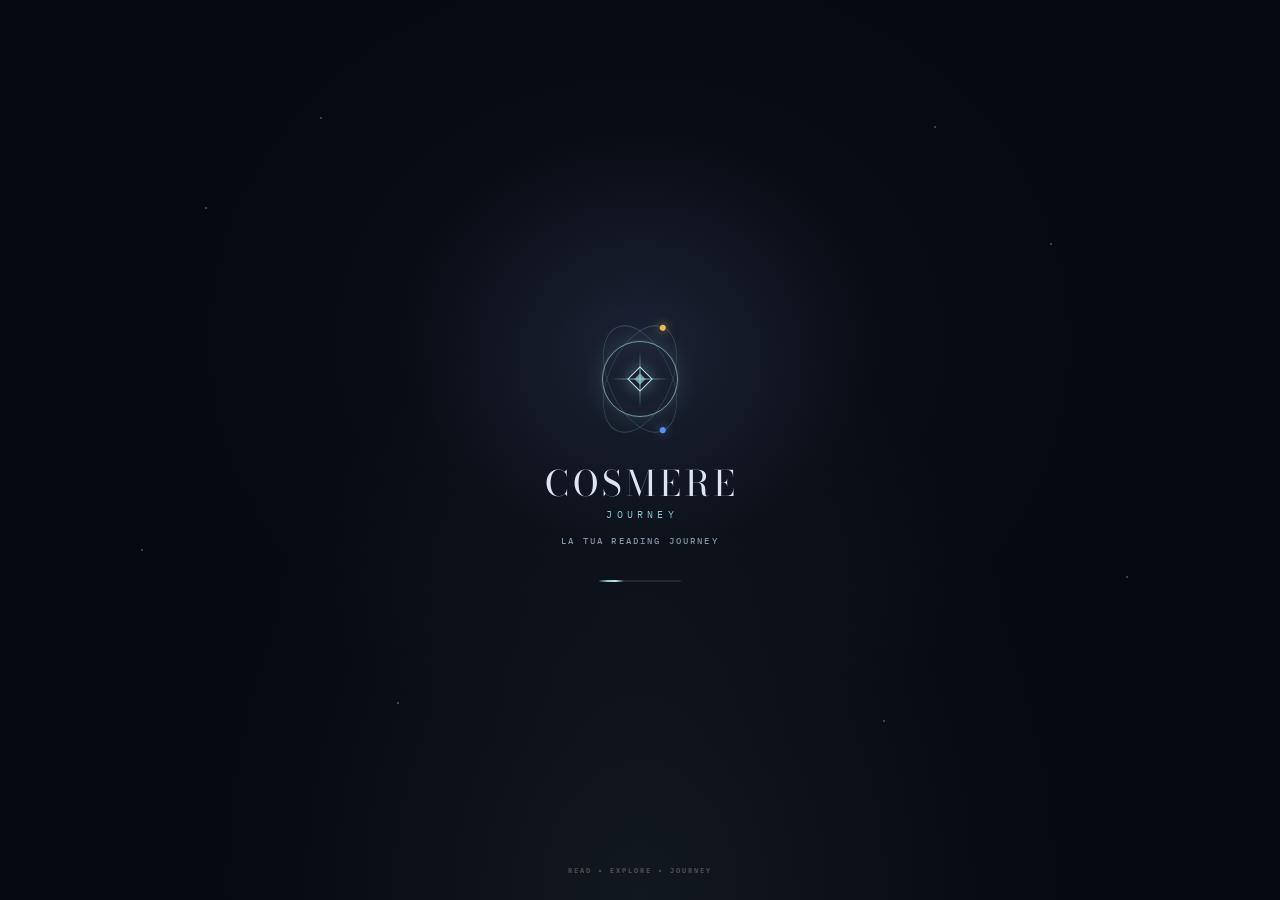
==== public/blog.html @ a95b14ef "Extract cosmere-journey-repo.zip contents into public/ and sorgente/ The zip archive had been commit" ====
<!DOCTYPE html>
<html lang="it">
<head>
<meta charset="UTF-8">
<meta name="viewport" content="width=device-width, initial-scale=1, viewport-fit=cover">
<meta name="theme-color" content="#06090F">
<meta name="apple-mobile-web-app-capable" content="yes">
<meta name="apple-mobile-web-app-status-bar-style" content="black-translucent">
<meta name="apple-mobile-web-app-title" content="Cosmere">
<meta name="mobile-web-app-capable" content="yes">
<link rel="manifest" href="[data-uri]">
<script>
(function(){
  try{
    var link = document.querySelector('link[rel="manifest"]');
    var raw = atob(link.getAttribute("href").split(",")[1]);
    var bytes = new Uint8Array(raw.length);
    for(var i=0;i<raw.length;i++) bytes[i] = raw.charCodeAt(i);
    var man = JSON.parse(new TextDecoder().decode(bytes));
    man.start_url = new URL("index.html", location.href).href;
    man.scope = new URL("./", location.href).href;
    man.id = man.start_url;
    link.setAttribute("href", "data:application/manifest+json;charset=utf-8," + encodeURIComponent(JSON.stringify(man)));
  }catch(e){}
})();
</script>
<link rel="apple-touch-icon" href="[data-uri]">
<link rel="icon" type="image/png" sizes="32x32" href="[data-uri]">
<link rel="icon" type="image/png" sizes="192x192" href="[data-uri]">
<link rel="preconnect" href="https://fonts.googleapis.com">
<link rel="preconnect" href="https://fonts.gstatic.com" crossorigin>
<link href="https://fonts.googleapis.com/css2?family=Bodoni+Moda:ital,opsz,wght@0,6..96,400;0,6..96,500;1,6..96,400&family=IBM+Plex+Mono:wght@400;500&family=IBM+Plex+Sans:wght@400;500;600&display=swap" rel="stylesheet">
<link rel="apple-touch-startup-image" media="(device-width: 390px) and (device-height: 844px) and (-webkit-device-pixel-ratio: 3) and (orientation: portrait)" href="[data-uri]">
<link rel="apple-touch-startup-image" media="(device-width: 393px) and (device-height: 852px) and (-webkit-device-pixel-ratio: 3) and (orientation: portrait)" href="[data-uri]">
<link rel="apple-touch-startup-image" media="(device-width: 428px) and (device-height: 926px) and (-webkit-device-pixel-ratio: 3) and (orientation: portrait)" href="[data-uri]">
<link rel="apple-touch-startup-image" media="(device-width: 430px) and (device-height: 932px) and (-webkit-device-pixel-ratio: 3) and (orientation: portrait)" href="[data-uri]">
<link rel="apple-touch-startup-image" media="(device-width: 414px) and (device-height: 896px) and (-webkit-device-pixel-ratio: 2) and (orientation: portrait)" href="[data-uri]">
<link rel="apple-touch-startup-image" media="(device-width: 375px) and (device-height: 667px) and (-webkit-device-pixel-ratio: 2) and (orientation: portrait)" href="[data-uri]">
<title>Cosmere Journey — Blog</title>
<style>
/* =========================================================
   Cosmere Journey — Codice stellare
   Il Cosmere come atlante scientifico: carta stellare,
   letture strumentali, un solo ciano da strumento.
   ========================================================= */
:root{
  --void:#06090F;            /* fondo */
  --panel:#0B111C;           /* superfici */
  --panel2:#101828;
  --grid:#1B2538;            /* hairline */
  --grid2:#28354E;           /* hairline in evidenza */
  --light:#DCE6F2;           /* testo */
  --dim:#8391A8;             /* testo secondario */
  --quiet:#74829A;           /* nav inattiva, etichette minori */
  --faint:#56627A;           /* solo segni decorativi */
  --inst:#8FC7CF;            /* ciano strumento: l'unico accento */
  --inst-soft:rgba(143,199,207,.12);
  --display:"Bodoni Moda", "Bodoni 72", Didot, Georgia, serif;
  --mono:"IBM Plex Mono", ui-monospace, "SF Mono", Menlo, monospace;
  --sans:"IBM Plex Sans", -apple-system, system-ui, "Segoe UI", sans-serif;
  --nav:72px; --max:760px; --r:4px;
  color-scheme:dark;
}
*{box-sizing:border-box;margin:0;padding:0}
html{scroll-behavior:smooth;background:var(--void)}
body{
  min-height:100vh;
  background:
    radial-gradient(120% 46% at 50% -12%,#111A2D 0,transparent 62%),
    var(--void);
  color:var(--light);font-family:var(--sans);font-size:14px;line-height:1.5;
  -webkit-font-smoothing:antialiased;padding-bottom:calc(var(--nav) + 24px);
}
button{font:inherit;cursor:pointer;color:inherit}
a{color:inherit}
:focus-visible{outline:1.5px solid var(--inst);outline-offset:2px}
@media (prefers-reduced-motion: reduce){
  *{animation-duration:0.001s !important; transition-duration:0.001s !important;}
}

/* Cielo quasi fermo: il movimento vive nella carta, non nello sfondo */
.stars-layer{position:fixed;inset:0;z-index:-1;pointer-events:none;background-repeat:repeat}
.stars-far{
  background-image:
    radial-gradient(1px 1px at 8% 22%,#fff 50%,transparent 100%),
    radial-gradient(1px 1px at 35% 64%,#fff 50%,transparent 100%),
    radial-gradient(1px 1px at 58% 12%,#fff 50%,transparent 100%),
    radial-gradient(1px 1px at 78% 78%,#fff 50%,transparent 100%),
    radial-gradient(1px 1px at 92% 38%,#fff 50%,transparent 100%),
    radial-gradient(1px 1px at 18% 88%,#fff 50%,transparent 100%),
    radial-gradient(1px 1px at 48% 46%,#fff 50%,transparent 100%);
  background-size:260px 260px;opacity:.2;animation:starDrift 260s linear infinite;
}
.stars-mid{
  background-image:
    radial-gradient(1.2px 1.2px at 15% 30%,#cfe3ff 50%,transparent 100%),
    radial-gradient(1.2px 1.2px at 66% 20%,#cfe3ff 50%,transparent 100%),
    radial-gradient(1.2px 1.2px at 85% 55%,#cfe3ff 50%,transparent 100%),
    radial-gradient(1.2px 1.2px at 25% 70%,#cfe3ff 50%,transparent 100%);
  background-size:190px 190px;opacity:.14;
}
.stars-near{display:none}
@keyframes starDrift{to{background-position:-260px 220px}}

/* ---------- Struttura ---------- */
.app{width:min(100%,var(--max));margin:auto;padding:max(20px, calc(env(safe-area-inset-top) + 12px)) 18px 30px}
.topbar{display:flex;justify-content:space-between;align-items:center;margin:4px 0 20px}
.brand{display:flex;align-items:baseline;gap:9px;font-family:var(--display);font-size:25px;font-weight:400;letter-spacing:.01em;line-height:1}
.brand span{font-family:var(--mono);font-size:9.5px;letter-spacing:.24em;color:var(--dim);text-transform:uppercase}
.iconbtn{width:38px;height:38px;border:1px solid var(--grid2);border-radius:var(--r);background:transparent;color:var(--dim);display:grid;place-items:center;transition:color .15s,border-color .15s}
.iconbtn:hover{color:var(--inst);border-color:var(--inst)}
.iconbtn svg{width:17px;height:17px}

.eyebrow,.kicker{font-family:var(--mono);font-size:9.5px;letter-spacing:.16em;text-transform:uppercase;color:var(--inst);font-weight:500}
h1,h2,h3{font-family:var(--display);font-weight:400;line-height:1.04;text-wrap:balance}

/* ---------- Intro (solo prima del primo libro) ---------- */
.intro{padding:4px 0 18px;display:grid;gap:8px}
.intro h1{font-size:clamp(36px,10.5vw,58px);letter-spacing:-.01em}
.intro h1 em{font-style:italic}
.intro .lede{color:var(--dim);font-size:14px;line-height:1.6;max-width:52ch}
body.has-progress .intro{display:none}

/* ---------- Carta stellare ---------- */
.chart{border-top:1px solid var(--grid);border-bottom:1px solid var(--grid);padding:10px 0 12px;margin-bottom:16px}
.chart-top,.chart-foot{display:flex;justify-content:space-between;align-items:center;gap:8px 10px;flex-wrap:wrap;font-family:var(--mono);font-size:9px;letter-spacing:.14em;text-transform:uppercase;color:var(--quiet)}
.chart-top b{font-weight:500;color:var(--light)}
.chart svg{display:block;width:100%;height:auto;margin:6px 0 8px;overflow:visible}
.chart svg a{cursor:pointer}
.chart svg a:focus-visible{outline:none}
.chart svg a:focus-visible .hit{stroke:var(--inst);stroke-width:1}
.chart .lbl{font-family:var(--mono);font-size:8.2px;letter-spacing:.06em}
.chart .pulse{animation:pulse 2.4s ease-in-out infinite;transform-box:fill-box;transform-origin:center}
@keyframes pulse{0%,100%{opacity:.35;transform:scale(1)}50%{opacity:.95;transform:scale(1.4)}}
.legend{display:flex;gap:12px;flex-wrap:wrap}
.legend span{display:inline-flex;align-items:center;gap:5px}
.legend i{width:7px;height:7px;border-radius:50%;display:inline-block}
.legend .l-read{background:var(--light)}
.legend .l-todo{border:1px solid var(--faint)}
.legend .l-next{border:1px solid var(--inst);box-shadow:0 0 0 2px var(--void),0 0 0 3px rgba(143,199,207,.45)}
.chart-foot{flex-direction:column;align-items:flex-start}
.offmap{display:flex;gap:6px;flex-wrap:wrap;align-items:center}
body.has-progress .legend{display:none}
.offmap a{text-decoration:none;border:1px solid var(--grid2);border-radius:2px;padding:3px 6px;color:var(--dim);display:inline-flex;gap:6px;align-items:center}
.offmap a.is-next{border-color:var(--inst);color:var(--inst)}
.offmap i{width:6px;height:6px;display:inline-block;background:var(--g,var(--dim))}
.offmap a.todo i{background:transparent;border:1px solid var(--faint)}

/* Carta più grande nella pagina Mondi */
body[data-page="worlds"] .chart .lbl{font-size:8.6px}

/* ---------- Letture strumentali ---------- */
.stats{display:grid;grid-template-columns:repeat(3,1fr);border:1px solid var(--grid);border-radius:var(--r);margin:0 0 22px;background:rgba(11,17,28,.6)}
.stat{padding:10px 12px;display:grid;gap:2px}
.stat+.stat{border-left:1px solid var(--grid)}
.stat b{font-family:var(--mono);font-weight:500;font-size:22px;line-height:1.1;font-variant-numeric:tabular-nums}
.stat span{font-family:var(--mono);font-size:8.5px;letter-spacing:.14em;text-transform:uppercase;color:var(--quiet)}

/* ---------- Sezioni ---------- */
.section{margin:24px 0}
.section-head{display:flex;justify-content:space-between;align-items:baseline;gap:12px;margin-bottom:12px}
.section-head h2{font-size:29px;letter-spacing:-.005em}
.section-head p{font-family:var(--mono);font-size:9.5px;letter-spacing:.1em;text-transform:uppercase;color:var(--quiet);text-align:right}

/* ---------- Prossima osservazione ---------- */
.next{border:1px solid var(--grid2);border-radius:var(--r);padding:18px 16px 16px;background:linear-gradient(180deg,rgba(16,24,40,.75),rgba(11,17,28,.55))}
.next h3{font-size:clamp(28px,8.4vw,40px);margin:8px 0 6px;letter-spacing:-.01em}
.next h3 small{font-family:var(--mono);font-size:10px;letter-spacing:.1em;color:var(--dim);text-transform:uppercase;vertical-align:middle;margin-left:4px}
.meta{font-family:var(--mono);font-size:10px;letter-spacing:.08em;text-transform:uppercase;color:var(--dim);display:flex;align-items:baseline;gap:7px}
.meta .gem{align-self:flex-start;margin-top:.45em}
.meta .mt{min-width:0}
.gem{width:7px;height:7px;border-radius:50%;background:var(--g,var(--dim));box-shadow:0 0 6px var(--g,transparent);flex:none;display:inline-block}
.next-note{color:#B9C4D4;font-size:14px;line-height:1.55;margin-top:10px;max-width:54ch}
.actions{display:flex;gap:8px;margin-top:16px;flex-wrap:wrap}
.btn{display:inline-flex;align-items:center;justify-content:center;gap:8px;min-height:44px;border-radius:3px;padding:0 16px;font-family:var(--mono);font-size:10.5px;font-weight:500;letter-spacing:.14em;text-transform:uppercase;text-decoration:none;border:1px solid transparent;transition:background-color .15s,border-color .15s,color .15s}
.btn svg{width:14px;height:14px;flex:none}
.btn-primary{background:var(--inst);color:#06131A;flex:1 1 auto}
.btn-primary:hover{background:#A6D6DC}
.btn-ghost{border-color:var(--grid2);color:var(--light);background:transparent}
.btn-ghost:hover{border-color:var(--inst);color:var(--inst)}

/* Scala graduata: una tacca per libro */
.scale{margin-top:18px}
.scale-top{display:flex;justify-content:space-between;font-family:var(--mono);font-size:9.5px;letter-spacing:.1em;color:var(--dim);margin-bottom:7px;font-variant-numeric:tabular-nums}
.ticks{display:flex;gap:2px;height:12px;align-items:flex-end}
.ticks i{flex:1;height:7px;background:var(--grid2);border-radius:1px}
.ticks i:nth-child(5n){height:12px}
.ticks i.on{background:var(--inst)}
.ticks i.nx{background:transparent;box-shadow:inset 0 0 0 1px var(--inst)}

/* ---------- Blog ---------- */
.refresh{flex:none;align-self:center;display:inline-flex;align-items:center;gap:7px;min-height:36px;padding:0 12px;border:1px solid var(--grid2);border-radius:3px;background:transparent;color:var(--inst);font-family:var(--mono);font-size:10px;font-weight:500;letter-spacing:.14em;text-transform:uppercase;transition:border-color .15s,background-color .15s}
.refresh svg{width:14px;height:14px;flex:none}
.refresh:hover{border-color:var(--inst);background:var(--inst-soft)}
.refresh:disabled{cursor:progress;color:var(--dim)}
.refresh.is-loading svg{animation:spin .9s linear infinite}
@keyframes spin{to{transform:rotate(360deg)}}
.blog-list{display:grid}
.blog-post{display:grid;grid-template-columns:1fr auto;gap:12px;align-items:center;padding:16px 0;border-top:1px solid var(--grid);text-decoration:none}
.blog-post:last-child{border-bottom:1px solid var(--grid)}
.blog-post-date{font-family:var(--mono);font-size:9.5px;letter-spacing:.14em;text-transform:uppercase;color:var(--inst)}
.blog-post-title{font-family:var(--display);font-size:21px;line-height:1.14;margin-top:5px;color:var(--light)}
.blog-post-excerpt{font-size:13px;color:var(--dim);margin-top:6px;line-height:1.55}
.blog-post-arrow{font-family:var(--mono);color:var(--quiet);font-size:15px;transition:color .15s,transform .15s}
.blog-post:hover .blog-post-arrow{color:var(--inst);transform:translateX(2px)}
.blog-more{display:inline-block;margin-top:16px;font-family:var(--mono);font-size:10.5px;letter-spacing:.14em;text-transform:uppercase;color:var(--inst);text-decoration:none}
.blog-more:hover{text-decoration:underline;text-underline-offset:4px}

/* ---------- Catalogo dei mondi ---------- */
.worlds{display:grid}
.world-row{display:grid;grid-template-columns:14px minmax(0,1fr) auto;column-gap:12px;row-gap:6px;align-items:baseline;padding:15px 0 14px;border-top:1px solid var(--grid);text-decoration:none}
.world-row:last-child{border-bottom:1px solid var(--grid)}
.world-row .mark{width:9px;height:9px;border-radius:50%;align-self:center;background:var(--g);box-shadow:0 0 8px var(--g)}
.world-row.todo .mark{background:transparent;border:1px solid var(--faint);box-shadow:none}
.world-row.offmap-row .mark{border-radius:1px}
.world-row b{font-family:var(--display);font-weight:400;font-size:23px;line-height:1.1}
.world-row .count{font-family:var(--mono);font-size:12px;color:var(--light);font-variant-numeric:tabular-nums}
.world-row.todo .count{color:var(--quiet)}
.world-row p{grid-column:2 / 4;font-size:13px;color:var(--dim);line-height:1.5}
.world-row .wbar{grid-column:2 / 4;height:2px;background:var(--grid);border-radius:1px;overflow:hidden;margin-top:4px}
.world-row .wbar i{display:block;height:100%;background:var(--g)}
.world-row .tag{font-family:var(--mono);font-size:8.5px;letter-spacing:.14em;text-transform:uppercase;color:var(--quiet);margin-left:8px;vertical-align:middle}
.world-row:hover b{color:#fff}
.world-row:hover .count{color:var(--inst)}

/* ---------- Registro (percorso) ---------- */
.filterbar{display:flex;align-items:center;justify-content:space-between;gap:10px;border:1px solid var(--inst);border-radius:3px;padding:8px 10px;margin-bottom:10px;font-family:var(--mono);font-size:10px;letter-spacing:.1em;text-transform:uppercase}
.filterbar span{display:inline-flex;align-items:center;gap:7px}
.filter-clear{background:none;border:0;color:var(--inst);font-family:var(--mono);font-size:10px;letter-spacing:.1em;text-transform:uppercase;padding:4px 0}
.path{display:grid}
.book{display:grid;grid-template-columns:34px minmax(0,1fr) auto;gap:12px;align-items:center;padding:12px 0;border-top:1px solid var(--grid);position:relative}
.book:last-child{border-bottom:1px solid var(--grid)}
.book-num{width:30px;height:30px;border-radius:2px;border:1px solid var(--grid2);display:grid;place-items:center;font-family:var(--mono);font-size:10.5px;color:var(--dim);font-variant-numeric:tabular-nums}
.book-num svg{width:13px;height:13px}
.book.done .book-num{border-color:transparent;background:var(--inst-soft);color:var(--inst)}
.book.is-next .book-num{border-color:var(--inst);color:var(--inst)}
.book-title{font-size:14.5px;font-weight:500;line-height:1.3}
.book.done .book-title{color:var(--dim)}
.book .meta{font-size:9px;margin-top:4px;gap:6px}
.book .meta .gem{width:6px;height:6px}
.book .now{color:var(--inst)}
.book-actions{display:flex;align-items:center;gap:6px}
.buy,.check{width:40px;height:40px;border-radius:3px;border:1px solid var(--grid2);background:transparent;color:var(--dim);display:grid;place-items:center;text-decoration:none;transition:color .15s,border-color .15s,background-color .15s}
.buy svg,.check svg{width:15px;height:15px}
.buy:hover,.check:hover{color:var(--inst);border-color:var(--inst)}
.book.done .check{color:var(--inst);border-color:transparent;background:var(--inst-soft)}
.empty{color:var(--dim);font-size:13px;line-height:1.6;padding:16px 0}

/* ---------- Barra di navigazione ---------- */
.bottomnav{position:fixed;z-index:20;left:0;right:0;bottom:0;height:calc(var(--nav) + env(safe-area-inset-bottom));padding:0 max(10px,calc((100vw - var(--max))/2 + 10px)) env(safe-area-inset-bottom);
  background:rgba(6,9,15,.92);-webkit-backdrop-filter:blur(16px);backdrop-filter:blur(16px);border-top:1px solid var(--grid);display:grid;grid-template-columns:repeat(4,1fr)}
.navbtn{position:relative;color:var(--quiet);font-family:var(--mono);font-size:9px;letter-spacing:.14em;text-transform:uppercase;display:flex;flex-direction:column;align-items:center;justify-content:center;gap:6px;text-decoration:none}
.navbtn svg{width:21px;height:21px}
.navbtn.active{color:var(--inst)}
.navbtn.active::before{content:"";position:absolute;top:-1px;left:30%;right:30%;height:1.5px;background:var(--inst)}

.toast{position:fixed;left:50%;bottom:calc(var(--nav) + env(safe-area-inset-bottom) + 14px);transform:translate(-50%,16px);background:var(--panel2);border:1px solid var(--inst);color:var(--light);padding:10px 14px;border-radius:3px;font-family:var(--mono);font-size:10.5px;letter-spacing:.1em;text-transform:uppercase;opacity:0;pointer-events:none;transition:.25s;z-index:30;white-space:nowrap;max-width:calc(100vw - 32px);overflow:hidden;text-overflow:ellipsis}
.toast.show{opacity:1;transform:translate(-50%,0)}
.divider{height:1px;background:var(--grid);margin:28px 0 0;opacity:.6}

@media(min-width:700px){
  .app{padding-top:max(30px, calc(env(safe-area-inset-top) + 12px))}
  .section-head h2{font-size:34px}
  .stat b{font-size:26px}
}

/* iPhone-style app launch splash */
/* Lo splash esiste in tutte le pagine, ma viene dipinto solo alla prima
   apertura della webapp: la classe sta su <html> ed e' assegnata dallo
   script inline in cima al body, prima del primo paint. */
html:not(.splash-first-load) #splash{display:none!important}
.splash{
  position:fixed;
  inset:0;
  z-index:9999;
  display:grid;
  place-items:center;
  overflow:hidden;
  isolation:isolate;
  background:
    radial-gradient(ellipse at 50% 38%,rgba(62,74,112,.38) 0%,rgba(30,38,61,.12) 26%,transparent 52%),
    radial-gradient(ellipse at 50% 100%,rgba(143,199,207,.08),transparent 48%),
    #06090F;
  color:var(--light);
  opacity:1;
  visibility:visible;
  pointer-events:auto;
  transform:scale(1);
  transition:opacity .58s cubic-bezier(.22,1,.36,1),
             transform .72s cubic-bezier(.22,1,.36,1),
             visibility .58s;
}
.splash.is-hidden{
  opacity:0;
  visibility:hidden;
  pointer-events:none;
  transform:scale(1.045);
}
.splash-inner{
  position:relative;
  z-index:2;
  width:min(82vw,360px);
  display:flex;
  flex-direction:column;
  align-items:center;
  text-align:center;
  transform:translateY(8px);
  opacity:0;
  animation:splashContentIn .9s cubic-bezier(.22,1,.36,1) .08s forwards;
}
.splash-logo{
  position:relative;
  width:122px;
  height:122px;
  margin-bottom:28px;
  display:grid;
  place-items:center;
}
.splash-symbol{
  position:relative;
  width:76px;
  height:76px;
  display:grid;
  place-items:center;
  border:1px solid rgba(143,199,207,.72);
  border-radius:50%;
  box-shadow:
    0 0 0 1px rgba(143,199,207,.08),
    0 0 25px rgba(143,199,207,.18),
    inset 0 0 24px rgba(143,199,207,.06);
}
.splash-symbol:before,
.splash-symbol:after{
  content:"";
  position:absolute;
  left:50%;
  top:50%;
  width:58px;
  height:1px;
  background:linear-gradient(90deg,transparent,#A9D5DB,transparent);
  transform:translate(-50%,-50%);
}
.splash-symbol:after{transform:translate(-50%,-50%) rotate(90deg)}
.splash-gem{
  position:relative;
  width:18px;
  height:18px;
  transform:rotate(45deg);
  border:1px solid #BFE3E8;
  box-shadow:0 0 16px rgba(143,199,207,.48);
}
.splash-gem:after{
  content:"";
  position:absolute;
  inset:4px;
  background:#8FC7CF;
  opacity:.72;
}
.splash-orbit{
  position:absolute;
  inset:4px;
  border:1px solid rgba(143,199,207,.26);
  border-radius:50%;
}
.splash-orbit-a{transform:rotate(24deg) scaleX(.55);animation:splashOrbitA 5.5s linear infinite}
.splash-orbit-b{transform:rotate(-24deg) scaleX(.55);animation:splashOrbitB 7s linear infinite}
.splash-orbit-a:after,
.splash-orbit-b:after{
  content:"";
  position:absolute;
  width:5px;
  height:5px;
  right:8px;
  top:50%;
  margin-top:-3px;
  border-radius:50%;
  background:#BFE3E8;
  box-shadow:0 0 10px rgba(143,199,207,.8);
}
.splash-brand{
  font-family:var(--display);
  font-size:35px;
  line-height:.92;
  font-weight:700;
  letter-spacing:.14em;
  margin-left:.14em;
}
.splash-brand-sub{
  margin-top:5px;
  font-family:var(--display);
  font-size:14px;
  line-height:1;
  letter-spacing:.42em;
  margin-left:.42em;
  color:var(--inst);
}
.splash-tagline{
  margin-top:14px;
  color:var(--dim);
  font-size:9px;
  text-transform:uppercase;
  letter-spacing:.2em;
  font-weight:700;
}
.splash-progress{
  width:82px;
  height:2px;
  margin-top:32px;
  overflow:hidden;
  border-radius:99px;
  background:rgba(255,255,255,.09);
}
.splash-progress span{
  display:block;
  width:30%;
  height:100%;
  border-radius:inherit;
  background:linear-gradient(90deg,transparent,#8FC7CF,#BFE3E8,transparent);
  animation:splashProgress 1.35s ease-in-out infinite;
}
.splash-stars{
  position:absolute;
  inset:0;
  z-index:1;
  pointer-events:none;
}
.splash-stars i{
  position:absolute;
  width:2px;
  height:2px;
  border-radius:50%;
  background:#DCE6F2;
  opacity:.34;
  animation:splashTwinkle 2.8s ease-in-out infinite;
}
.splash-stars i:nth-child(1){left:16%;top:23%;animation-delay:.2s}
.splash-stars i:nth-child(2){left:82%;top:27%;animation-delay:1.1s}
.splash-stars i:nth-child(3){left:11%;top:61%;animation-delay:1.7s}
.splash-stars i:nth-child(4){left:88%;top:64%;animation-delay:.8s}
.splash-stars i:nth-child(5){left:25%;top:13%;animation-delay:2s}
.splash-stars i:nth-child(6){left:73%;top:14%;animation-delay:1.4s}
.splash-stars i:nth-child(7){left:31%;top:78%;animation-delay:.5s}
.splash-stars i:nth-child(8){left:69%;top:80%;animation-delay:2.2s}
.splash-footer{
  position:absolute;
  z-index:2;
  bottom:max(24px,env(safe-area-inset-bottom));
  left:0;
  right:0;
  text-align:center;
  color:rgba(255,255,255,.25);
  font-size:7px;
  font-weight:700;
  letter-spacing:.28em;
}
@keyframes splashContentIn{
  0%{opacity:0;transform:translateY(14px) scale(.97)}
  100%{opacity:1;transform:translateY(0) scale(1)}
}
@keyframes splashOrbitA{to{transform:rotate(384deg) scaleX(.55)}}
@keyframes splashOrbitB{to{transform:rotate(-384deg) scaleX(.55)}}
@keyframes splashTwinkle{
  0%,100%{opacity:.18;transform:scale(.7)}
  50%{opacity:.72;transform:scale(1.8)}
}
@keyframes splashProgress{
  0%{transform:translateX(-150%)}
  55%{transform:translateX(260%)}
  100%{transform:translateX(500%)}
}
@media (prefers-reduced-motion: reduce){
  .splash-inner{animation:none;opacity:1;transform:none}
  .splash-orbit-a,.splash-orbit-b,.splash-stars i,.splash-progress span{animation:none}
}



/* Splash — Codice stellare */
.splash-brand{font-weight:400;letter-spacing:.12em;margin-left:.12em}
.splash-brand-sub,.splash-tagline,.splash-footer{font-family:var(--mono)}
.splash-brand-sub{font-size:10px;margin-top:10px}
.splash-tagline{font-weight:500;letter-spacing:.24em}
/* pianeti in punta alle orbite, come nell'icona; scaleX compensa lo schiacciamento dell'orbita */
.splash-orbit-a:after,.splash-orbit-b:after{left:50%;right:auto;margin:0 0 0 -3px;width:6px;height:6px;transform:scaleX(1.818)}
.splash-orbit-a:after{top:-3px;background:#E8BE5A;box-shadow:0 0 10px rgba(232,190,90,.8)}
.splash-orbit-b:after{top:auto;bottom:-3px;background:#5B8FF0;box-shadow:0 0 10px rgba(91,143,240,.8)}
</style>

<style id="multi-page-layout">
/* Cosmere Journey — struttura a quattro pagine */
body[data-page="home"] #blog,
body[data-page="home"] #worlds,
body[data-page="home"] #progress { display:none !important; }

body[data-page="blog"] #home,
body[data-page="blog"] #chart,
body[data-page="blog"] #journey,
body[data-page="blog"] #worlds,
body[data-page="blog"] #progress { display:none !important; }

body[data-page="worlds"] #home,
body[data-page="worlds"] #journey,
body[data-page="worlds"] #blog,
body[data-page="worlds"] #progress { display:none !important; }

body[data-page="progress"] #home,
body[data-page="progress"] #chart,
body[data-page="progress"] #journey,
body[data-page="progress"] #blog,
body[data-page="progress"] #worlds { display:none !important; }
</style>

</head>
<body data-page="blog">
<style id="splash-early-paint">
/* Evita il flash bianco prima che venga dipinto lo sfondo dell'app. */
html{background:#06090F!important}
body{background:#06090F!important}
</style>
<script>
/* Marca la prima apertura della webapp nella sessione del browser.
   Il flag viene scritto subito: passando a Home/Blog/Mondi/Percorso
   lo splash non viene piu' rieseguito. */
(function(){
  var key="cosmere-splash-seen-v1";
  var first=true;
  try{ first = sessionStorage.getItem(key)!=="1"; }catch(e){ first=true; }
  if(first){
    document.documentElement.classList.add("splash-first-load");
    /* Aperta dall'icona sulla schermata Home: si parte sempre dalla Home,
       qualunque sia la pagina da cui e' stata aggiunta o che iOS ha
       ripristinato. Lo splash copre la pagina durante il reindirizzamento;
       il flag non viene scritto, cosi' la Home mostra lo splash. */
    var standalone = window.navigator.standalone === true ||
      (window.matchMedia && window.matchMedia("(display-mode: standalone)").matches);
    if(standalone && document.body.getAttribute("data-page") !== "home"){
      location.replace("index.html");
      return;
    }
    try{ sessionStorage.setItem(key,"1"); }catch(e){}
  }
})();
</script>

<div id="splash" class="splash" aria-label="Cosmere Journey" role="status">
  <div class="splash-stars" aria-hidden="true">
    <i></i><i></i><i></i><i></i><i></i><i></i><i></i><i></i>
  </div>

  <div class="splash-inner">
    <div class="splash-logo" aria-hidden="true">
      <div class="splash-orbit splash-orbit-a"></div>
      <div class="splash-orbit splash-orbit-b"></div>
      <div class="splash-symbol">
        <span class="splash-gem"></span>
      </div>
    </div>

    <div class="splash-brand">COSMERE</div>
    <div class="splash-brand-sub">JOURNEY</div>
    <div class="splash-tagline">La tua reading journey</div>

    <div class="splash-progress" aria-hidden="true">
      <span></span>
    </div>
  </div>

  <div class="splash-footer" aria-hidden="true">READ • EXPLORE • JOURNEY</div>
</div>
<div class="stars-layer stars-far" aria-hidden="true"></div>
<div class="stars-layer stars-mid" aria-hidden="true"></div>
<main class="app">
  <header class="topbar">
    <a class="brand" href="index.html" style="text-decoration:none">Cosmere<span>Journey</span></a>
    <button class="iconbtn" id="reset" aria-label="Azzera progresso">
      <svg viewBox="0 0 24 24" fill="none"><path d="M4 4v6h6M20 20v-6h-6" stroke="currentColor" stroke-width="1.6" stroke-linecap="round" stroke-linejoin="round"/><path d="M5.5 15a8 8 0 0 0 13.9 3M18.5 9A8 8 0 0 0 4.6 6" stroke="currentColor" stroke-width="1.6" stroke-linecap="round" stroke-linejoin="round"/></svg>
    </button>
  </header>

  <section class="intro" id="home">
    <span class="eyebrow">Registro di viaggio</span>
    <h1>Entra nel <em>Cosmere.</em></h1>
    <p class="lede">Un percorso personale tra mondi, saghe e novelle. Segna ciò che hai letto: ogni libro accende un astro sulla carta e l'app ti indica la prossima osservazione.</p>
  </section>

  <section class="chart" id="chart" aria-labelledby="chartTitle">
    <div class="chart-top"><span id="chartTitle">Carta del Cosmere</span><span id="chartCount"></span></div>
    <div id="chartSvg"></div>
    <div class="chart-foot">
      <div class="legend" aria-hidden="true"><span><i class="l-read"></i>letto</span><span><i class="l-todo"></i>da leggere</span><span><i class="l-next"></i>prossimo</span></div>
      <div class="offmap" id="offmap"></div>
    </div>
  </section>

  <section class="stats" aria-label="Letture">
    <div class="stat"><b id="readCount">0</b><span>letti</span></div>
    <div class="stat"><b id="worldCount">0</b><span>mondi</span></div>
    <div class="stat"><b id="remaining">0</b><span>da leggere</span></div>
  </section>

  <section class="section" id="journey">
    <div class="section-head"><h2>Prossimo step</h2><p id="status">Pronto a partire</p></div>
    <div class="next" id="nextCard"></div>
  </section>

  <section class="section" id="blog">
    <div class="section-head"><h2>Dal blog dell'autore</h2>
      <button type="button" class="refresh" id="blogRefresh" aria-busy="false"><svg viewBox="0 0 24 24" fill="none" aria-hidden="true"><path d="M20 12a8 8 0 1 1-2.34-5.66" stroke="currentColor" stroke-width="1.7" stroke-linecap="round"/><path d="M20 4v4.5h-4.5" stroke="currentColor" stroke-width="1.7" stroke-linecap="round" stroke-linejoin="round"/></svg>Aggiorna</button>
    </div>
    <div class="blog-list" id="blogPosts"></div>
    <a class="blog-more" href="https://www.brandonsanderson.com/blogs/blog" target="_blank" rel="noopener noreferrer">Vedi tutti i post →</a>
  </section>

  <section class="section" id="worlds">
    <div class="section-head"><h2>Catalogo dei mondi</h2></div>
    <div class="worlds" id="worldChips"></div>
  </section>

  <section class="section" id="progress">
    <div class="section-head"><h2>Il tuo percorso</h2><p id="pathCount"></p></div>
    <div id="filterBar"></div>
    <div class="path" id="path"></div>
  </section>

  <div class="divider"></div>
</main>

<nav class="bottomnav" aria-label="Navigazione principale">
  <a class="navbtn " href="index.html" aria-current="false">
    <svg viewBox="0 0 24 24" fill="none"><path d="M4 11.5 12 4l8 7.5" stroke="currentColor" stroke-width="1.5" stroke-linecap="round" stroke-linejoin="round"/><path d="M6 10v9h12v-9" stroke="currentColor" stroke-width="1.5" stroke-linecap="round" stroke-linejoin="round"/></svg>
    Home
  </a>
  <a class="navbtn active" href="blog.html" aria-current="page">
    <svg viewBox="0 0 24 24" fill="none"><path d="M5 6.5h14v11H5z" stroke="currentColor" stroke-width="1.5" stroke-linejoin="round"/><path d="M8 10h8M8 13.5h5" stroke="currentColor" stroke-width="1.5" stroke-linecap="round"/></svg>
    Blog
  </a>
  <a class="navbtn " href="mondi.html" aria-current="false">
    <svg viewBox="0 0 24 24" fill="none"><ellipse cx="12" cy="12" rx="9" ry="4.6" stroke="currentColor" stroke-width="1.3"/><ellipse cx="12" cy="12" rx="4.6" ry="2.3" stroke="currentColor" stroke-width="1.3"/><circle cx="19.2" cy="9.4" r="1.4" fill="currentColor"/><circle cx="8.2" cy="14" r="1.1" fill="currentColor"/></svg>
    Mondi
  </a>
  <a class="navbtn " href="percorso.html" aria-current="false">
    <svg viewBox="0 0 24 24" fill="none"><path d="M5 6h14M5 12h14M5 18h9" stroke="currentColor" stroke-width="1.5" stroke-linecap="round"/><circle cx="19" cy="18" r="1.4" fill="currentColor"/></svg>
    Percorso
  </a>
</nav>
<div class="toast" id="toast" role="status" aria-live="polite"></div>

<script>
const BOOKS = [
{t:"Elantris", y:2005, w:"Sel", n:"Il romanzo d'esordio: una città divina caduta in maledizione."},
    {t:"Mistborn: The Final Empire", y:2006, w:"Scadrial · Era Uno", n:"L'inizio della trilogia più accessibile del Cosmere."},
    {t:"The Well of Ascension", y:2007, w:"Scadrial · Era Uno", n:""},
    {t:"The Hero of Ages", y:2008, w:"Scadrial · Era Uno", n:"Chiude l'Era Uno di Mistborn."},
    {t:"Warbreaker", y:2009, w:"Nalthis", n:"Standalone, leggibile gratuitamente sul sito dell'autore."},
    {t:"The Way of Kings", y:2010, w:"Roshar · Folgoluce 1", n:"Comincia l'opera principale del Cosmere."},
    {t:"The Alloy of Law", y:2011, w:"Scadrial · Era Due", n:"Trecento anni dopo: pistole, ferrovie, indagini."},
    {t:"The Emperor's Soul", y:2012, w:"Sel", n:"Novella premiata con l'Hugo, nel mondo di Elantris."},
    {t:"Words of Radiance", y:2014, w:"Roshar · Folgoluce 2", n:""},
    {t:"Sixth of the Dusk", y:2014, w:"First of the Sun", n:"Novella su un arcipelago letale."},
    {t:"Shadows of Self", y:2015, w:"Scadrial · Era Due", n:""},
    {t:"Shadows for Silence in the Forests of Hell", y:2015, w:"Threnody", n:"La novella più cupa del Cosmere."},
    {t:"The Bands of Mourning", y:2016, w:"Scadrial · Era Due", n:""},
    {t:"Edgedancer", y:2016, w:"Roshar · Folgoluce 2.5", n:"Novella su Lift."},
    {t:"Arcanum Unbounded", y:2016, w:"Antologia", n:"Raccoglie le novelle con note di collegamento tra i mondi."},
    {t:"Oathbringer", y:2017, w:"Roshar · Folgoluce 3", n:""},
    {t:"Dawnshard", y:2020, w:"Roshar · Folgoluce 3.5", n:"Breve ma importante per il libro successivo."},
    {t:"Rhythm of War", y:2020, w:"Roshar · Folgoluce 4", n:""},
    {t:"The Lost Metal", y:2022, w:"Scadrial · Era Due", n:"Chiude l'Era Due di Mistborn."},
    {t:"White Sand · Omnibus", y:2022, w:"Taldain · raccolta", n:"I tre volumi con prologo e tavole inedite."},
    {t:"Tress of the Emerald Sea", y:2023, w:"Lumar", n:"Un'avventura più fiabesca tra mari di spore."},
    {t:"Yumi and the Nightmare Painter", y:2023, w:"Yolen", n:"Storia a due voci tra mondi paralleli."},
    {t:"The Sunlit Man", y:2023, w:"Mondo sconosciuto", n:"Il libro con più domande aperte sul futuro del Cosmere."},
    {t:"Wind and Truth", y:2024, w:"Roshar · Folgoluce 5", n:"Chiude il primo arco delle Cronache della Folgoluce."},
    {t:"Isles of the Emberdark", y:2025, w:"First of the Sun", n:"Espande la storia di Sixth of the Dusk."},
    {t:"Horneater", y:2026, w:"Roshar · Folgoluce 4.5", n:"Novella su Roccia. Uscita annunciata.", soon:true},
    {t:"The Fires of December", y:2026, w:"Racconti di Hoid", n:"Primo capitolo della nuova serie standalone narrata da Hoid.", soon:true}
];

// chiave stabile per libro, indipendente dalla posizione nell'array:
// evita che il progresso salvato si "sfasi" se in futuro la lista cambia ordine
function slugify(s){
  return s.toLowerCase().normalize('NFD').replace(/[\u0300-\u036f]/g,'')
    .replace(/[^a-z0-9]+/g,'-').replace(/(^-|-$)/g,'');
}
BOOKS.forEach(b=>{ b.key = slugify(b.t); });

const ICON_CHECK='<svg viewBox="0 0 24 24" fill="none"><path d="M4 12.5 9 17l11-11" stroke="currentColor" stroke-width="2" stroke-linecap="round" stroke-linejoin="round"/></svg>';
const ICON_PLUS='<svg viewBox="0 0 24 24" fill="none"><path d="M12 5v14M5 12h14" stroke="currentColor" stroke-width="1.8" stroke-linecap="round"/></svg>';
const ICON_SEARCH='<svg viewBox="0 0 24 24" fill="none"><circle cx="10.3" cy="10.3" r="6.2" stroke="currentColor" stroke-width="1.6"/><path d="M15.1 15.1 20 20" stroke="currentColor" stroke-width="1.6" stroke-linecap="round"/></svg>';
const ICON_RESET='<svg viewBox="0 0 24 24" fill="none"><path d="M4 4v6h6M20 20v-6h-6" stroke="currentColor" stroke-width="1.6" stroke-linecap="round" stroke-linejoin="round"/><path d="M5.5 15a8 8 0 0 0 13.9 3M18.5 9A8 8 0 0 0 4.6 6" stroke="currentColor" stroke-width="1.6" stroke-linecap="round" stroke-linejoin="round"/></svg>';

// Colore-gemma per ogni mondo: e' il colore dell'astro sulla carta,
// del pallino nel catalogo e della barra di avanzamento.
const WORLD_COLORS = {
  "Sel":"#E8BE5A",               // eliodoro
  "Scadrial":"#C9D4E6",          // diamante
  "Nalthis":"#B48CF2",           // ametista
  "Roshar":"#5B8FF0",            // zaffiro
  "First of the Sun":"#46C98A",  // smeraldo
  "Threnody":"#D65A6E",          // rubino
  "Antologia":"#C9B48A",
  "Taldain":"#E3A052",           // topazio
  "Lumar":"#9ACD5E",             // peridoto
  "Yolen":"#E07AA8",             // granato rosa
  "Mondo sconosciuto":"#9AA0AA", // quarzo fume'
  "Racconti di Hoid":"#B98AD0"
};
const WORLD_DESC = {
  "Sel":"Magia AonDor: simboli tracciati che modellano la realtà.",
  "Scadrial":"Allomanzia: bruciare metalli per ottenere poteri.",
  "Nalthis":"BioCromatica: il Soffio come valuta magica e vitale.",
  "Roshar":"Luce Tempestosa e Cavalieri Radiosi, tra le tempeste.",
  "First of the Sun":"Isole tropicali sospese tra cielo e mare.",
  "Threnody":"Un mondo di orrore gotico ai margini del Cosmere.",
  "Antologia":"Novelle raccolte con note che collegano i mondi.",
  "Taldain":"Maestria della Sabbia su un pianeta che non ruota.",
  "Lumar":"Mari di spore magiche al posto dell'acqua.",
  "Yolen":"Due mondi paralleli, due protagonisti in contatto.",
  "Mondo sconosciuto":"Un pianeta morente, un futuro lontanissimo.",
  "Racconti di Hoid":"Storie standalone narrate dal cantastorie del Cosmere."
};

// ---------------------------------------------------------------
// Carta stellare
// Ogni sistema sta su uno dei tre anelli orbitali (0 = interno),
// a un angolo in gradi (0 = destra, senso orario). "side" e' il lato
// dell'etichetta: mai sopra, perche' sopra l'astro si ferma il viaggiatore.
// Antologia e Racconti di Hoid non sono pianeti: stanno "fuori mappa".
// ---------------------------------------------------------------
const CHART = {W:340, H:236, cx:170, cy:118, rings:[[60,32],[112,62],[160,96]]};
const SYSTEMS = {
  "Sel":               {ring:0, a:200, side:"w"},
  "Scadrial":          {ring:0, a:340, side:"e"},
  "Nalthis":           {ring:0, a:90,  side:"s"},
  "Taldain":           {ring:1, a:255, side:"w"},
  "Threnody":          {ring:1, a:300, side:"e"},
  "Roshar":            {ring:1, a:25,  side:"s"},
  "First of the Sun":  {ring:1, a:150, side:"s"},
  "Lumar":             {ring:2, a:195, side:"e"},
  "Yolen":             {ring:2, a:105, side:"e"},
  "Mondo sconosciuto": {ring:2, a:345, side:"w", label:"Ignoto"}
};
const WIZARD_SRC = "[data-uri]";
const C = {grid:"#1B2538", grid2:"#28354E", light:"#DCE6F2", quiet:"#74829A", faint:"#56627A", inst:"#8FC7CF", void:"#06090F"};

// Post del blog: snapshot di fallback + caricamento live dal feed Atom ufficiale.
// Il feed viene letto quando l'app parte e poi periodicamente; se il browser blocca
// la richiesta cross-origin, viene provato un proxy CORS e, in ultima istanza,
// resta disponibile lo snapshot locale.
const BLOG_FEED_URL = "https://www.brandonsanderson.com/blogs/blog.atom";
const BLOG_PROXY_URL = "https://api.allorigins.win/raw?url="+encodeURIComponent(BLOG_FEED_URL);
// Worker Cloudflare dedicato al feed (vedi cosmere-feed.js): prima fonte provata.
const BLOG_WORKER_URL = "https://cosmere-feed.proietti-flavio.workers.dev/";

let BLOG_POSTS = [
  {t:"On Fantasy: The J.R.R. Tolkien Lecture on Fantasy Literature", d:"23 giugno 2026", n:"Il testo della sua lecture a Oxford sul genere fantasy.", u:"https://www.brandonsanderson.com/blogs/blog/on-fantasy-tolkien-lecture-oxford-2026"},
  {t:"DSNX26 Featured Guests + Weekly Update", d:"4 giugno 2026", n:"Aggiornamento settimanale e nuovi ospiti annunciati per la Dragonsteel Nexus.", u:"https://www.brandonsanderson.com/blogs/blog/dsnx26-featured-guests-weekly-update"},
  {t:"Meet Me In London & Get A Book Signed! + Weekly Update", d:"29 aprile 2026", n:"Tappa a Londra con possibilità di firma copie, tra un ritiro di scrittura e l'altro.", u:"https://www.brandonsanderson.com/blogs/blog/meet-me-in-london-get-a-book-signed-weekly-update-blog"},
  {t:"What is the Cosmere? — A SanderFAQ", d:"20 aprile 2026", n:"Una spiegazione diretta dall'autore su cosa sia il Cosmere e le sue 16 Schegge.", u:"https://www.brandonsanderson.com/blogs/blog/what-is-the-cosmere-sanderfaq"}
];

const BLOG_CACHE_KEY = "cosmere-blog-cache-v1";

function blogDate(iso){
  const dt = new Date(iso);
  if(Number.isNaN(dt.getTime())) return "";
  return new Intl.DateTimeFormat("it-IT",{day:"numeric",month:"long",year:"numeric"}).format(dt);
}

function cleanBlogText(value){
  const box = document.createElement("div");
  box.innerHTML = value || "";
  return (box.textContent || "").replace(/\s+/g," ").trim();
}

function parseBlogFeed(xmlText){
  const xml = new DOMParser().parseFromString(xmlText,"application/xml");
  if(xml.querySelector("parsererror")) throw new Error("Feed non valido");

  const entries = [...xml.querySelectorAll("entry, item")];
  if(!entries.length) throw new Error("Nessun articolo nel feed");

  const posts = entries.map(entry=>{
    const title = cleanBlogText(entry.querySelector("title")?.textContent);
    const linkNode = entry.querySelector("link[href]") || entry.querySelector("link");
    const url = linkNode?.getAttribute("href") || linkNode?.textContent?.trim() || "";
    const date = entry.querySelector("published, updated, pubDate, dc\\:date")?.textContent?.trim() || "";
    const summary = cleanBlogText(
      entry.querySelector("summary, description, content, encoded")?.textContent || ""
    );

    return {
      t: title,
      d: blogDate(date),
      n: summary || "Nuovo articolo sul blog di Brandon Sanderson.",
      u: url
    };
  }).filter(p=>p.t && /^https:\/\/www\.brandonsanderson\.com\//i.test(p.u));

  if(!posts.length) throw new Error("Feed vuoto");
  return posts.slice(0,5);
}

async function fetchBlogFeed(url){
  const ctrl = new AbortController();
  const timer = setTimeout(()=>ctrl.abort(), 12000);
  let response;
  try{
    response = await fetch(url,{cache:"no-store",signal:ctrl.signal,headers:{"Accept":"application/atom+xml, application/xml, text/xml"}});
  }finally{
    clearTimeout(timer);
  }
  if(!response.ok) throw new Error("HTTP "+response.status);
  return response.text();
}

// Pulsante "Aggiorna": mostra il caricamento e impedisce doppi clic.
let blogLoading = false;
function setBlogBusy(busy){
  const btn = document.getElementById("blogRefresh");
  if(!btn) return;
  btn.disabled = busy;
  btn.classList.toggle("is-loading", busy);
  btn.setAttribute("aria-busy", busy ? "true" : "false");
}

function saveBlogCache(posts){
  try{
    localStorage.setItem(BLOG_CACHE_KEY, JSON.stringify({
      savedAt: Date.now(),
      posts
    }));
  }catch(_){}
}

function loadBlogCache(){
  try{
    const cached = JSON.parse(localStorage.getItem(BLOG_CACHE_KEY)||"null");
    return Array.isArray(cached?.posts) ? cached.posts : null;
  }catch(_){
    return null;
  }
}

// Legge il feed. Con {force:true} (pulsante "Aggiorna") salta la cache
// del proxy e comunica l'esito con un avviso; gli aggiornamenti automatici
// restano silenziosi.
async function loadBlogPosts(opts = {}){
  if(blogLoading) return;
  const force = !!opts.force;
  blogLoading = true;
  setBlogBusy(true);

  const cached = loadBlogCache();
  if(!force && cached?.length){
    BLOG_POSTS = cached;
    render();
  }

  try{
    // Fonti in ordine: il Worker del feed, il feed diretto, il proxy
    // pubblico. Si passa alla successiva se una fallisce o non
    // restituisce un feed valido.
    const sources = [
      force ? BLOG_WORKER_URL + "?fresh=1" : BLOG_WORKER_URL,
      BLOG_FEED_URL,
      force ? BLOG_PROXY_URL + "&t=" + Date.now() : BLOG_PROXY_URL
    ];
    let posts = null, lastError = null;
    for(const src of sources){
      try{ posts = parseBlogFeed(await fetchBlogFeed(src)); break; }
      catch(err){ lastError = err; }
    }
    if(!posts) throw lastError || new Error("Nessuna fonte disponibile");

    BLOG_POSTS = posts;
    saveBlogCache(posts);
    render();
    if(force) toast("Blog aggiornato");
  }catch(error){
    if(force) toast("Blog non raggiungibile: restano gli ultimi post");
    console.warn("Impossibile aggiornare il blog:", error);
  }finally{
    blogLoading = false;
    setBlogBusy(false);
  }
}


const KEY="cosmere-journey-v1";
let state = {done:[]};
try{ state = JSON.parse(localStorage.getItem(KEY)||'null') || {done:[]}; }catch(_){}
state.done = Array.isArray(state.done) ? state.done : [];

// migrazione: le versioni precedenti salvavano indici numerici.
// li converto nella chiave stabile del libro corrispondente, una tantum.
if(state.done.length && typeof state.done[0] === 'number'){
  state.done = state.done.map(i=>BOOKS[i]?.key).filter(Boolean);
}

const $=s=>document.querySelector(s);
const esc=s=>String(s).replace(/[&<>"']/g,c=>({"&":"&amp;","<":"&lt;",">":"&gt;",'"':"&quot;","'":"&#039;"}[c]));
const pad=n=>String(n).padStart(2,"0");
const worldOf=b=>b.w.split(" · ")[0];
const isDone=b=>state.done.includes(b.key);
const worldLink=w=>"percorso.html#mondo="+encodeURIComponent(w);

// Filtro del percorso: arriva dall'hash (#mondo=Roshar), cosi' carta e
// catalogo delle altre pagine possono aprire il Percorso gia' filtrato.
function readHashFilter(){
  const m = location.hash.match(/^#mondo=(.+)$/);
  if(!m) return null;
  let w = null;
  try{ w = decodeURIComponent(m[1]); }catch(_){ return null; }
  return BOOKS.some(b=>worldOf(b)===w) ? w : null;
}
let worldFilter = readHashFilter();

function save(){ try{ localStorage.setItem(KEY,JSON.stringify(state)); }catch(_){} }
function pct(){return Math.round((state.done.length/BOOKS.length)*100)}
function uniqueWorlds(){return new Set(BOOKS.filter(isDone).map(worldOf)).size}
function amazonUrl(title){return "https://www.amazon.it/s?k="+encodeURIComponent(title.replace(/\(.*?\)/g,'').trim()+" Brandon Sanderson")}
function visibleBooks(){return BOOKS.map((b,i)=>({b,i})).filter(o=>!worldFilter || worldOf(o.b)===worldFilter)}
function nextIndex(){return BOOKS.findIndex(b=>!isDone(b))}
function worldNames(){return [...new Set(BOOKS.map(worldOf))]}
function worldStat(w){
  const list=BOOKS.filter(b=>worldOf(b)===w);
  return {count:list.length, done:list.filter(isDone).length};
}

function systemPos(name){
  const s=SYSTEMS[name], r=CHART.rings[s.ring], t=s.a*Math.PI/180;
  return {x:+(CHART.cx+r[0]*Math.cos(t)).toFixed(1), y:+(CHART.cy+r[1]*Math.sin(t)).toFixed(1)};
}

function renderChart(){
  const host=$("#chartSvg"); if(!host) return;
  const ni=nextIndex();
  const nextWorld = ni<0 ? null : worldOf(BOOKS[ni]);

  // Rotta: i mondi dei libri letti, in ordine di pubblicazione,
  // senza ripetizioni consecutive. Le tratte ripercorse si sommano e brillano di piu'.
  const route=[];
  BOOKS.filter(isDone).map(worldOf).filter(w=>SYSTEMS[w]).forEach(w=>{ if(route[route.length-1]!==w) route.push(w); });
  const here = route.length ? systemPos(route[route.length-1]) : {x:CHART.cx, y:CHART.cy};

  let s='';
  // anelli, assi, tacche
  CHART.rings.forEach(([rx,ry])=>{ s+=`<ellipse cx="${CHART.cx}" cy="${CHART.cy}" rx="${rx}" ry="${ry}" fill="none" stroke="${C.grid}" stroke-width=".8"/>`; });
  s+=`<line x1="${CHART.cx}" y1="14" x2="${CHART.cx}" y2="${CHART.H-14}" stroke="${C.grid}" stroke-width=".7" stroke-dasharray="2 4"/>`;
  s+=`<line x1="4" y1="${CHART.cy}" x2="${CHART.W-4}" y2="${CHART.cy}" stroke="${C.grid}" stroke-width=".7" stroke-dasharray="2 4"/>`;
  const [orx,ory]=CHART.rings[2];
  for(let a=0;a<360;a+=15){
    const t=a*Math.PI/180, len=a%45===0?5:2.5;
    const x1=CHART.cx+orx*Math.cos(t), y1=CHART.cy+ory*Math.sin(t);
    const x2=CHART.cx+(orx+len)*Math.cos(t), y2=CHART.cy+(ory+len*ory/orx)*Math.sin(t);
    s+=`<line x1="${x1.toFixed(1)}" y1="${y1.toFixed(1)}" x2="${x2.toFixed(1)}" y2="${y2.toFixed(1)}" stroke="${C.grid2}" stroke-width=".8"/>`;
  }
  s+=`<path d="M${CHART.cx-3} ${CHART.cy}h6M${CHART.cx} ${CHART.cy-3}v6" stroke="${C.faint}" stroke-width=".8"/>`;

  // rotta percorsa
  for(let i=1;i<route.length;i++){
    const a=systemPos(route[i-1]), b=systemPos(route[i]);
    s+=`<line x1="${a.x}" y1="${a.y}" x2="${b.x}" y2="${b.y}" stroke="${C.inst}" stroke-width=".9" stroke-opacity=".32" stroke-linecap="round"/>`;
  }
  // tratta verso la prossima osservazione
  if(nextWorld && SYSTEMS[nextWorld] && route[route.length-1]!==nextWorld){
    const b=systemPos(nextWorld);
    s+=`<line x1="${here.x}" y1="${here.y}" x2="${b.x}" y2="${b.y}" stroke="${C.inst}" stroke-width=".9" stroke-dasharray="3 3" stroke-opacity=".85"/>`;
  }

  // sistemi
  let visited=0;
  Object.keys(SYSTEMS).forEach(name=>{
    const p=systemPos(name), st=worldStat(name), g=WORLD_COLORS[name]||C.light;
    const seen=st.done>0, isNext=name===nextWorld;
    if(seen) visited++;
    const label=(SYSTEMS[name].label||name).toUpperCase()+(seen?` ${st.done}/${st.count}`:"");
    const side=SYSTEMS[name].side;
    const lx = side==="e"? p.x+11 : side==="w"? p.x-11 : p.x;
    const ly = side==="s"? p.y+18 : p.y+3;
    const anchor = side==="e"?"start":side==="w"?"end":"middle";
    const col = isNext? C.inst : seen? C.light : C.quiet;
    const r = seen? 2.6+Math.min(st.done,4)*.45 : 2.4;

    s+=`<a href="${worldLink(name)}" aria-label="${esc(name)}: ${st.done} di ${st.count} letti">`;
    s+=`<circle class="hit" cx="${p.x}" cy="${p.y}" r="13" fill="transparent" stroke="none"/>`;
    if(seen) s+=`<circle cx="${p.x}" cy="${p.y}" r="${(r*2.6).toFixed(1)}" fill="${g}" fill-opacity=".14"/>`;
    if(isNext) s+=`<circle class="pulse" cx="${p.x}" cy="${p.y}" r="7.5" fill="none" stroke="${C.inst}" stroke-width=".9"/>`;
    s+= seen
      ? `<circle cx="${p.x}" cy="${p.y}" r="${r.toFixed(1)}" fill="${g}"/>`
      : `<circle cx="${p.x}" cy="${p.y}" r="${r}" fill="${isNext?C.inst:C.void}" stroke="${isNext?C.inst:C.faint}" stroke-width=".9"/>`;
    s+=`<text class="lbl" x="${lx}" y="${ly}" text-anchor="${anchor}" fill="${col}">${esc(label)}</text>`;
    s+=`</a>`;
  });

  // il viaggiatore: sta sull'ultimo sistema visitato (al centro, prima di partire)
  const sw=15.5, sh=28.5;
  s+=`<image href="${WIZARD_SRC}" x="${(here.x-sw/2).toFixed(1)}" y="${(here.y-sh-5).toFixed(1)}" width="${sw}" height="${sh}" preserveAspectRatio="xMidYMax meet" aria-hidden="true"/>`;

  const total=Object.keys(SYSTEMS).length;
  host.innerHTML=`<svg viewBox="0 0 ${CHART.W} ${CHART.H}" role="group" aria-label="Carta del Cosmere: ${visited} sistemi visitati su ${total}">${s}</svg>`;
  $("#chartCount").innerHTML=`<b>${pad(visited)}</b> / ${pad(total)} sistemi`;

  // fuori mappa
  const off=worldNames().filter(w=>!SYSTEMS[w]);
  const SHORT={"Racconti di Hoid":"Hoid"};
  $("#offmap").innerHTML='<span>Fuori mappa</span>'+off.map(w=>{
    const st=worldStat(w);
    return `<a href="${worldLink(w)}" class="${st.done?'':'todo'} ${w===nextWorld?'is-next':''}" style="--g:${WORLD_COLORS[w]||C.light}"><i></i>${esc(SHORT[w]||w)} ${st.done}/${st.count}</a>`;
  }).join("");
}

function renderNext(){
  const ni=nextIndex(), p=pct(), done=state.done.length;
  if(ni<0){
    $("#status").textContent="Percorso completato";
    $("#nextCard").innerHTML='<span class="kicker">Tutti i sistemi osservati</span><h3>Hai completato il percorso.</h3><p class="next-note">Hai letto tutto quello che è presente nella lista. Ora puoi ricominciare, rileggere un mondo o attendere la prossima uscita.</p><div class="actions"><button class="btn btn-primary" onclick="resetProgress()">'+ICON_RESET+' Ricomincia</button></div>';
    return;
  }
  const b=BOOKS[ni], w=worldOf(b);
  $("#status").textContent=ni===0?"Prima tappa":"Tappa "+(ni+1);
  const ticks=BOOKS.map((x,i)=>'<i class="'+(isDone(x)?'on':(i===ni?'nx':''))+'"></i>').join("");
  $("#nextCard").innerHTML=
    '<span class="kicker">'+(ni===0?"Prima osservazione":"Prossima osservazione")+' · '+pad(ni+1)+'/'+BOOKS.length+'</span>'+
    '<h3>'+esc(b.t)+(b.soon?' <small>annunciata</small>':'')+'</h3>'+
    '<div class="meta"><span class="gem" style="--g:'+(WORLD_COLORS[w]||C.light)+'"></span><span class="mt">'+esc(b.w)+' · '+b.y+'</span></div>'+
    (b.n?'<p class="next-note">'+esc(b.n)+'</p>':'')+
    '<div class="actions"><button class="btn btn-primary" onclick="markDone('+ni+')">'+ICON_CHECK+' Segna come letto</button>'+
    '<a class="btn btn-ghost" href="'+amazonUrl(b.t)+'" target="_blank" rel="noopener noreferrer">'+ICON_SEARCH+' Cerca</a></div>'+
    '<div class="scale" aria-label="'+done+' libri letti su '+BOOKS.length+'"><div class="scale-top"><span>'+pad(done)+' / '+BOOKS.length+'</span><span>'+p+'%</span></div><div class="ticks" aria-hidden="true">'+ticks+'</div></div>';
}

function renderWorlds(){
  $("#worldChips").innerHTML=worldNames().map(w=>{
    const st=worldStat(w), g=WORLD_COLORS[w]||C.light;
    const pc=st.count?Math.round(st.done/st.count*100):0;
    const onMap=!!SYSTEMS[w];
    return '<a class="world-row'+(st.done?'':' todo')+(onMap?'':' offmap-row')+'" href="'+worldLink(w)+'" style="--g:'+g+'">'+
      '<span class="mark" aria-hidden="true"></span>'+
      '<b>'+esc(w)+(onMap?'':'<span class="tag">fuori mappa</span>')+'</b>'+
      '<span class="count">'+st.done+'/'+st.count+'</span>'+
      (WORLD_DESC[w]?'<p>'+esc(WORLD_DESC[w])+'</p>':'')+
      '<span class="wbar" aria-hidden="true"><i style="width:'+pc+'%"></i></span>'+
    '</a>';
  }).join("");
}

function renderPath(){
  const ni=nextIndex(), vis=visibleBooks();
  $("#pathCount").textContent=state.done.length+' / '+BOOKS.length;
  if(worldFilter){
    const st=worldStat(worldFilter);
    $("#filterBar").innerHTML='<div class="filterbar"><span><i class="gem" style="--g:'+(WORLD_COLORS[worldFilter]||C.light)+'"></i>'+esc(worldFilter)+' · '+st.done+'/'+st.count+'</span><button type="button" class="filter-clear" onclick="clearWorldFilter()">Mostra tutti</button></div>';
  } else {
    $("#filterBar").innerHTML='';
  }
  $("#path").innerHTML = vis.length ? vis.map(({b,i})=>{
    const done=isDone(b), w=worldOf(b), now=i===ni;
    return '<div class="book'+(done?' done':'')+(now?' is-next':'')+'">'+
      '<div class="book-num">'+pad(i+1)+'</div>'+
      '<div><div class="book-title">'+esc(b.t)+'</div>'+
      '<div class="meta"><span class="gem" style="--g:'+(WORLD_COLORS[w]||C.light)+'"></span><span class="mt">'+esc(b.w)+' · '+b.y+(b.soon?' · annunciata':'')+(now?' · <span class="now">prossimo</span>':'')+'</span></div></div>'+
      '<div class="book-actions"><a class="buy" href="'+amazonUrl(b.t)+'" target="_blank" rel="noopener noreferrer" aria-label="Cerca '+esc(b.t)+' su Amazon">'+ICON_SEARCH+'</a>'+
      '<button type="button" class="check" aria-label="'+(done?'Segna non letto':'Segna letto')+'" aria-pressed="'+done+'" onclick="toggleDone('+i+')">'+(done?ICON_CHECK:ICON_PLUS)+'</button></div>'+
    '</div>';
  }).join("") : '<p class="empty">Nessun libro per questo filtro.</p>';
}

function renderBlog(){
  $("#blogPosts").innerHTML = BLOG_POSTS.map(p=>
    '<a class="blog-post" href="'+esc(p.u)+'" target="_blank" rel="noopener noreferrer">'+
      '<div><div class="blog-post-date">'+esc(p.d)+'</div><div class="blog-post-title">'+esc(p.t)+'</div><div class="blog-post-excerpt">'+esc(p.n)+'</div></div>'+
      '<span class="blog-post-arrow" aria-hidden="true">→</span>'+
    '</a>'
  ).join("");
}

function render(){
  document.body.classList.toggle("has-progress", state.done.length>0);
  $("#readCount").textContent=pad(state.done.length);
  $("#worldCount").textContent=pad(uniqueWorlds());
  $("#remaining").textContent=pad(BOOKS.length-state.done.length);
  renderChart();
  renderNext();
  renderWorlds();
  renderPath();
  renderBlog();
}

function markDone(i){
  const k=BOOKS[i].key;
  if(!state.done.includes(k)) state.done.push(k);
  save(); render(); toast("Registrato: "+BOOKS[i].t);
}
function toggleDone(i){
  const k=BOOKS[i].key;
  state.done = state.done.includes(k) ? state.done.filter(x=>x!==k) : [...state.done, k];
  save(); render();
}
function resetProgress(){ state.done=[]; save(); render(); toast("Progresso azzerato"); }
let toastTimer;
function toast(t){const x=$("#toast");x.textContent=t;x.classList.add("show");clearTimeout(toastTimer);toastTimer=setTimeout(()=>x.classList.remove("show"),1900)}
function clearWorldFilter(){
  worldFilter=null;
  try{ history.replaceState(null,"",location.pathname+location.search); }catch(_){}
  render();
}
window.addEventListener("hashchange",()=>{ worldFilter=readHashFilter(); render(); });

$("#reset").addEventListener("click",()=>{if(confirm("Vuoi azzerare tutto il progresso?")) resetProgress()});

// Avvio app + splash.
// Lo splash è un vero elemento HTML, quindi viene mostrato anche in un normale
// browser: non dipende dal manifest né dai meccanismi di startup di iOS.
function startApp(){
  const splash = document.getElementById("splash");
  const startedAt = performance.now();

  // Renderizziamo la Home durante la splash: quando questa scompare,
  // l'app è già pronta e la transizione non mostra contenuti "a vuoto".
  render();
  // Il feed serve solo nella pagina Blog: le altre pagine non fanno richieste di rete.
  if(document.body.dataset.page === "blog"){
    loadBlogPosts();
    window.setInterval(loadBlogPosts, 15 * 60 * 1000);
    document.addEventListener("visibilitychange", () => {
      if(document.visibilityState === "visible") loadBlogPosts();
    });
    const refresh = document.getElementById("blogRefresh");
    if(refresh) refresh.addEventListener("click", () => loadBlogPosts({force:true}));
  }

  const earlyPaint = document.getElementById("splash-early-paint");
  if(earlyPaint) earlyPaint.remove();

  if(!splash) return;

  // Non e' la prima apertura: nessuna animazione, l'elemento esce dal DOM.
  if(!document.documentElement.classList.contains("splash-first-load")){
    splash.remove();
    return;
  }

  const MIN_SPLASH_MS = 1450;

  const hideSplash = () => {
    splash.classList.add("is-hidden");
    window.setTimeout(() => splash.remove(), 750);
  };

  const elapsed = performance.now() - startedAt;
  window.setTimeout(hideSplash, Math.max(0, MIN_SPLASH_MS - elapsed));
}

if(document.readyState === "loading"){
  document.addEventListener("DOMContentLoaded", startApp, {once:true});
}else{
  startApp();
}

</script>
</body>
</html>
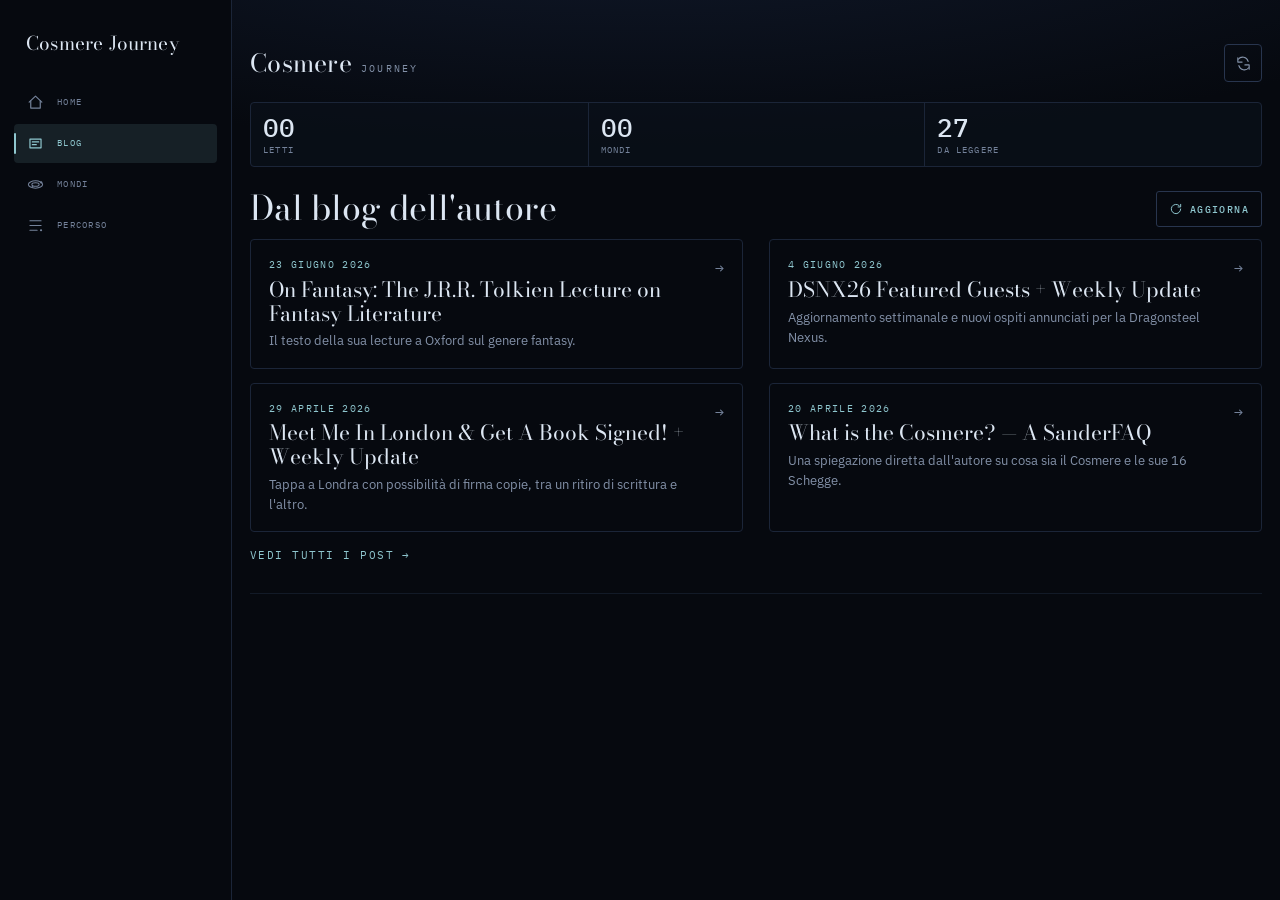
==== commit 204e89c8: "Aggiungi layout desktop con colonna laterale Su schermi larghi con puntatore preciso (>=960px, point" ====
--- a/public/blog.html
+++ b/public/blog.html
@@ -264,6 +264,83 @@
   .stat b{font-size:26px}
 }
 
+/* =========================================================
+   Desktop — schermi larghi con puntatore preciso: la barra
+   diventa una colonna laterale e il contenuto si apre su due
+   colonne. Riconosciuto via viewport + hover, non user-agent:
+   un tablet in orizzontale con mouse ottiene la stessa resa.
+   ========================================================= */
+@media(min-width:960px) and (pointer:fine){
+  :root{--max:1060px; --side:232px}
+  html{overflow-y:scroll}
+  body{padding-left:var(--side);padding-bottom:28px}
+  .app{margin:0;padding-top:40px}
+
+  /* ---- colonna laterale (sostituisce la tab bar in basso) ---- */
+  .bottomnav{
+    left:0;right:auto;top:0;bottom:0;width:var(--side);height:100vh;
+    padding:max(30px, env(safe-area-inset-top)) 14px 24px;
+    display:flex;flex-direction:column;gap:2px;
+    border-top:none;border-right:1px solid var(--grid);
+    -webkit-backdrop-filter:none;backdrop-filter:none;background:var(--void);
+  }
+  .bottomnav::before{
+    content:"Cosmere Journey";display:block;font-family:var(--display);
+    font-size:19px;color:var(--light);letter-spacing:.01em;
+    padding:0 12px;margin-bottom:22px;
+  }
+  .navbtn{flex-direction:row;justify-content:flex-start;gap:12px;padding:10px 12px;border-radius:4px;transition:background-color .15s,color .15s}
+  .navbtn svg{width:19px;height:19px}
+  .navbtn:hover{color:var(--light);background:rgba(255,255,255,.035)}
+  .navbtn.active{background:var(--inst-soft)}
+  .navbtn.active:hover{color:var(--inst)}
+  .navbtn.active::before{content:none}
+  .navbtn.active::after{content:"";position:absolute;left:0;top:9px;bottom:9px;width:2px;border-radius:1px;background:var(--inst)}
+
+  .toast{left:calc(50% + calc(var(--side) / 2));bottom:28px;transform:translate(-50%,16px)}
+  .toast.show{transform:translate(-50%,0)}
+
+  /* ---- Home: carta+letture a sinistra, prossima tappa a destra ---- */
+  body[data-page="home"] .app{
+    display:grid;column-gap:36px;align-items:start;
+    grid-template-columns:minmax(300px,1fr) minmax(360px,1.2fr);
+    grid-template-areas:"topbar topbar" "intro intro" "chart next" "stats next" "divider divider";
+  }
+  body[data-page="home"] .topbar{grid-area:topbar}
+  body[data-page="home"] #home{grid-area:intro}
+  body[data-page="home"] #chart{grid-area:chart}
+  body[data-page="home"] .stats{grid-area:stats;margin-bottom:0}
+  body[data-page="home"] #journey{grid-area:next;align-self:start}
+  body[data-page="home"] .divider{grid-area:divider}
+
+  /* ---- Mondi: carta+letture a sinistra, catalogo a destra ---- */
+  body[data-page="worlds"] .app{
+    display:grid;column-gap:36px;align-items:start;
+    grid-template-columns:minmax(300px,1fr) minmax(380px,1.3fr);
+    grid-template-areas:"topbar topbar" "chart worlds" "stats worlds" "divider divider";
+  }
+  body[data-page="worlds"] .topbar{grid-area:topbar}
+  body[data-page="worlds"] #chart{grid-area:chart}
+  body[data-page="worlds"] .stats{grid-area:stats;margin-bottom:0}
+  body[data-page="worlds"] #worlds{grid-area:worlds}
+  body[data-page="worlds"] .divider{grid-area:divider}
+
+  /* ---- Blog: post in griglia a due colonne, come schede ---- */
+  .blog-list{display:grid;grid-template-columns:repeat(2,1fr);gap:14px 26px}
+  .blog-post{border:1px solid var(--grid);border-radius:4px;padding:18px 18px 16px;align-items:start}
+  .blog-post:hover{border-color:var(--inst)}
+  .blog-post:last-child{border-bottom:1px solid var(--grid)}
+
+  /* ---- Percorso: libri in griglia a due colonne ---- */
+  .path{display:grid;grid-template-columns:repeat(2,1fr);gap:10px 26px}
+  .book{border:1px solid var(--grid);border-radius:4px;padding:13px 14px}
+  .book:last-child{border-bottom:1px solid var(--grid)}
+  .filterbar{grid-column:1/-1}
+}
+@media(min-width:1240px) and (pointer:fine){
+  :root{--max:1160px}
+}
+
 /* iPhone-style app launch splash */
 /* Lo splash esiste in tutte le pagine, ma viene dipinto solo alla prima
    apertura della webapp: la classe sta su <html> ed e' assegnata dallo
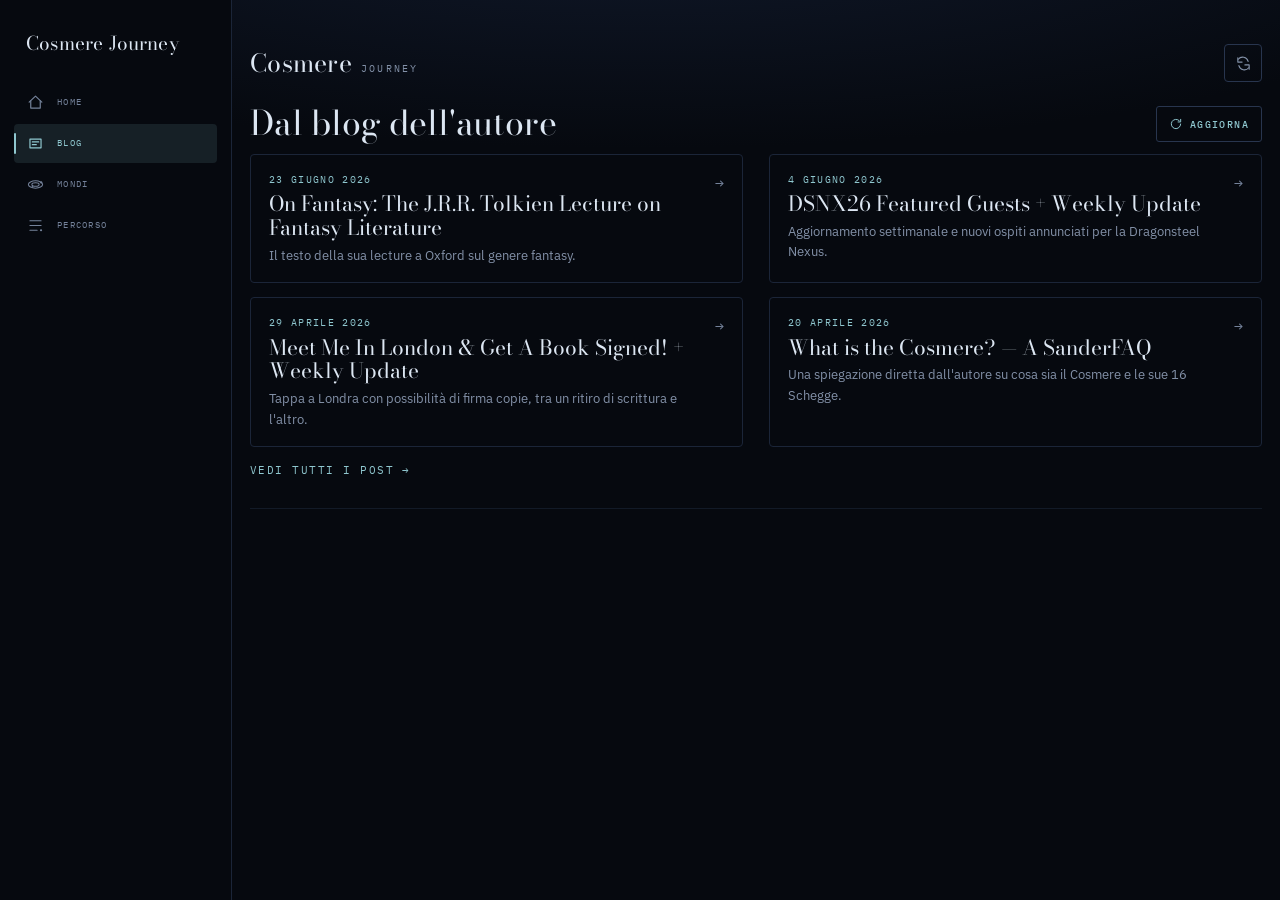
==== commit aed639a4: "Semplifica intestazione "Prossimo step" e nascondi riepilogo su Blog/Mondi Rimuove il titolo H2 dall" ====
--- a/public/blog.html
+++ b/public/blog.html
@@ -161,6 +161,12 @@
 .section-head{display:flex;justify-content:space-between;align-items:baseline;gap:12px;margin-bottom:12px}
 .section-head h2{font-size:29px;letter-spacing:-.005em}
 .section-head p{font-family:var(--mono);font-size:9.5px;letter-spacing:.1em;text-transform:uppercase;color:var(--quiet);text-align:right}
+/* #journey non ha piu' un h2: lo stato resta l'unico elemento, allineato a destra come prima */
+#journey .section-head{justify-content:flex-end}
+
+/* Riassunto letture: solo su Home e Percorso, dove ha senso come contesto */
+body[data-page="blog"] .stats,
+body[data-page="worlds"] .stats{display:none}
 
 /* ---------- Prossima osservazione ---------- */
 .next{border:1px solid var(--grid2);border-radius:var(--r);padding:18px 16px 16px;background:linear-gradient(180deg,rgba(16,24,40,.75),rgba(11,17,28,.55))}
@@ -317,11 +323,10 @@
   body[data-page="worlds"] .app{
     display:grid;column-gap:36px;align-items:start;
     grid-template-columns:minmax(300px,1fr) minmax(380px,1.3fr);
-    grid-template-areas:"topbar topbar" "chart worlds" "stats worlds" "divider divider";
+    grid-template-areas:"topbar topbar" "chart worlds" "divider divider";
   }
   body[data-page="worlds"] .topbar{grid-area:topbar}
   body[data-page="worlds"] #chart{grid-area:chart}
-  body[data-page="worlds"] .stats{grid-area:stats;margin-bottom:0}
   body[data-page="worlds"] #worlds{grid-area:worlds}
   body[data-page="worlds"] .divider{grid-area:divider}
 
@@ -676,7 +681,7 @@
   </section>
 
   <section class="section" id="journey">
-    <div class="section-head"><h2>Prossimo step</h2><p id="status">Pronto a partire</p></div>
+    <div class="section-head"><p id="status">Pronto a partire</p></div>
     <div class="next" id="nextCard"></div>
   </section>
 
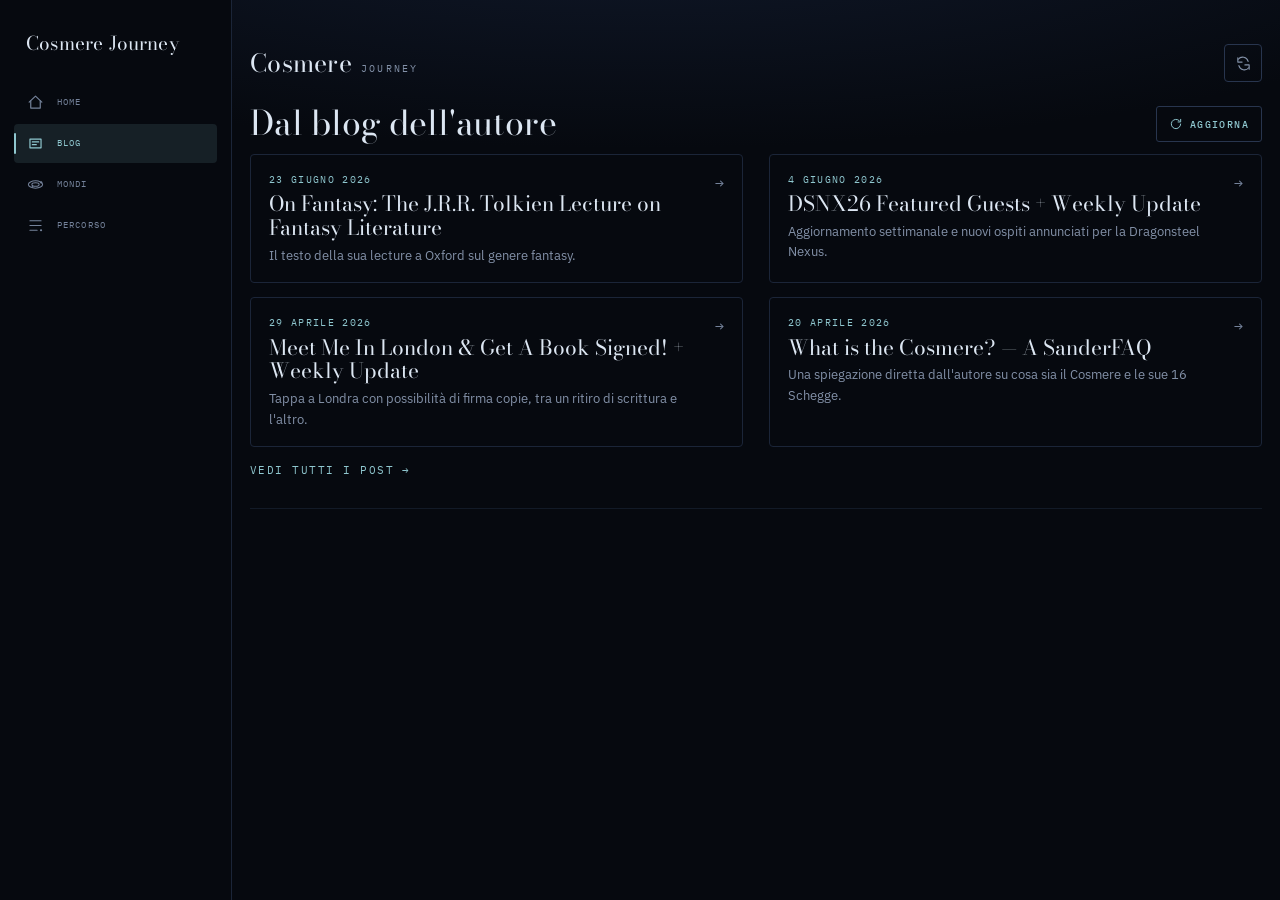
==== commit 71b910d6: "Riduci l'altezza della tab bar mobile Compatta la barra di navigazione inferiore: altezza 72px->58px" ====
--- a/public/blog.html
+++ b/public/blog.html
@@ -58,7 +58,7 @@
   --display:"Bodoni Moda", "Bodoni 72", Didot, Georgia, serif;
   --mono:"IBM Plex Mono", ui-monospace, "SF Mono", Menlo, monospace;
   --sans:"IBM Plex Sans", -apple-system, system-ui, "Segoe UI", sans-serif;
-  --nav:72px; --max:760px; --r:4px;
+  --nav:58px; --max:760px; --r:4px;
   color-scheme:dark;
 }
 *{box-sizing:border-box;margin:0;padding:0}
@@ -103,7 +103,7 @@
 @keyframes starDrift{to{background-position:-260px 220px}}
 
 /* ---------- Struttura ---------- */
-.app{width:min(100%,var(--max));margin:auto;padding:max(20px, calc(env(safe-area-inset-top) + 12px)) 18px 30px}
+.app{width:min(100%,var(--max));margin:auto;padding:max(14px, calc(env(safe-area-inset-top) + 6px)) 18px 30px}
 .topbar{display:flex;justify-content:space-between;align-items:center;margin:4px 0 20px}
 .brand{display:flex;align-items:baseline;gap:9px;font-family:var(--display);font-size:25px;font-weight:400;letter-spacing:.01em;line-height:1}
 .brand span{font-family:var(--mono);font-size:9.5px;letter-spacing:.24em;color:var(--dim);text-transform:uppercase}
@@ -255,8 +255,8 @@
 /* ---------- Barra di navigazione ---------- */
 .bottomnav{position:fixed;z-index:20;left:0;right:0;bottom:0;height:calc(var(--nav) + env(safe-area-inset-bottom));padding:0 max(10px,calc((100vw - var(--max))/2 + 10px)) env(safe-area-inset-bottom);
   background:rgba(6,9,15,.92);-webkit-backdrop-filter:blur(16px);backdrop-filter:blur(16px);border-top:1px solid var(--grid);display:grid;grid-template-columns:repeat(4,1fr)}
-.navbtn{position:relative;color:var(--quiet);font-family:var(--mono);font-size:9px;letter-spacing:.14em;text-transform:uppercase;display:flex;flex-direction:column;align-items:center;justify-content:center;gap:6px;text-decoration:none}
-.navbtn svg{width:21px;height:21px}
+.navbtn{position:relative;color:var(--quiet);font-family:var(--mono);font-size:8.5px;letter-spacing:.13em;text-transform:uppercase;display:flex;flex-direction:column;align-items:center;justify-content:center;gap:3px;text-decoration:none}
+.navbtn svg{width:18px;height:18px}
 .navbtn.active{color:var(--inst)}
 .navbtn.active::before{content:"";position:absolute;top:-1px;left:30%;right:30%;height:1.5px;background:var(--inst)}
 
@@ -265,7 +265,7 @@
 .divider{height:1px;background:var(--grid);margin:28px 0 0;opacity:.6}
 
 @media(min-width:700px){
-  .app{padding-top:max(30px, calc(env(safe-area-inset-top) + 12px))}
+  .app{padding-top:max(20px, calc(env(safe-area-inset-top) + 6px))}
   .section-head h2{font-size:34px}
   .stat b{font-size:26px}
 }
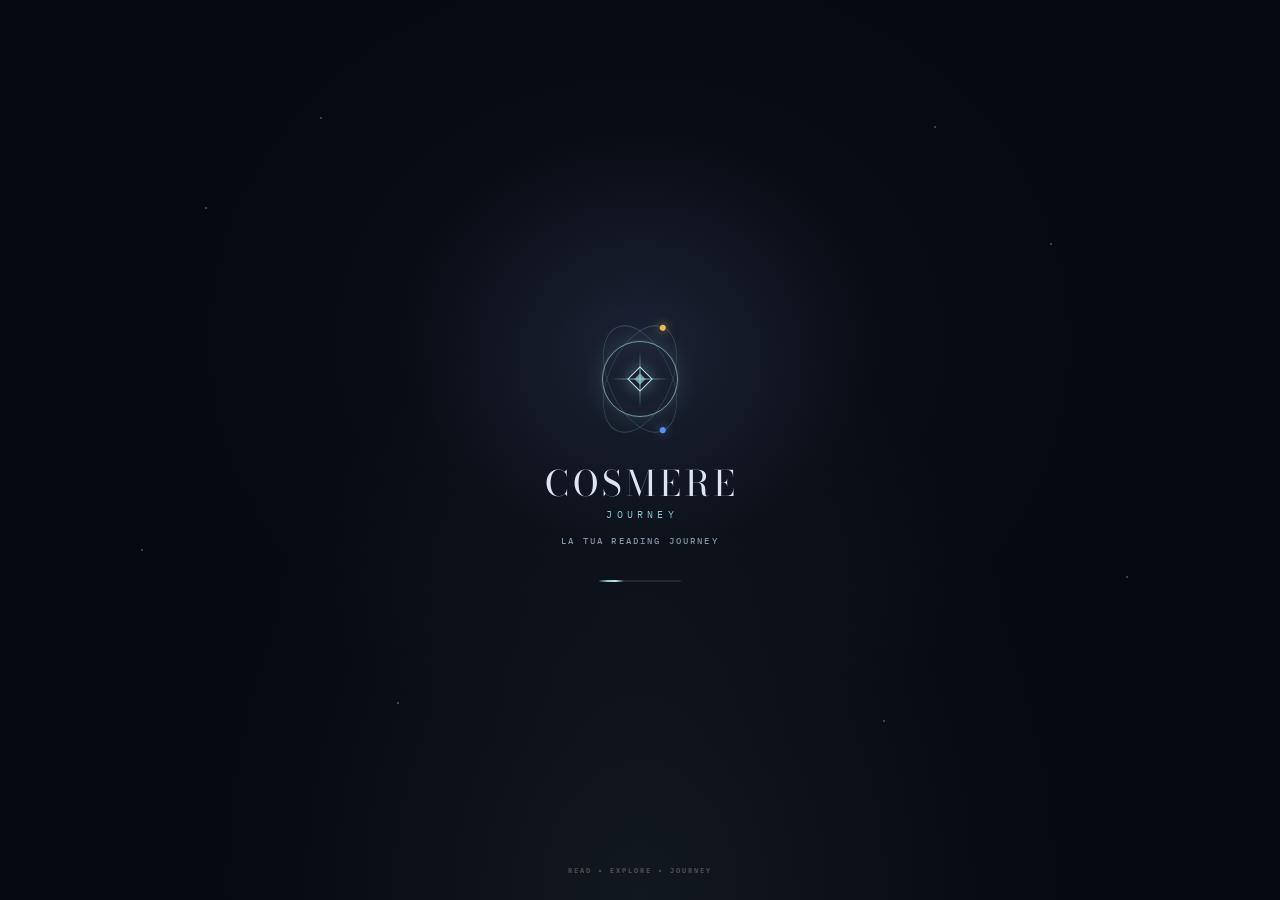
==== commit 85af4d41: "Tronca gli estratti degli articoli del blog Alcuni feed espongono nel campo riassunto il contenuto i" ====
--- a/public/blog.html
+++ b/public/blog.html
@@ -205,8 +205,8 @@
 .blog-post{display:grid;grid-template-columns:1fr auto;gap:12px;align-items:center;padding:16px 0;border-top:1px solid var(--grid);text-decoration:none}
 .blog-post:last-child{border-bottom:1px solid var(--grid)}
 .blog-post-date{font-family:var(--mono);font-size:9.5px;letter-spacing:.14em;text-transform:uppercase;color:var(--inst)}
-.blog-post-title{font-family:var(--display);font-size:21px;line-height:1.14;margin-top:5px;color:var(--light)}
-.blog-post-excerpt{font-size:13px;color:var(--dim);margin-top:6px;line-height:1.55}
+.blog-post-title{font-family:var(--display);font-size:21px;line-height:1.14;margin-top:5px;color:var(--light);display:-webkit-box;-webkit-box-orient:vertical;-webkit-line-clamp:2;overflow:hidden}
+.blog-post-excerpt{font-size:13px;color:var(--dim);margin-top:6px;line-height:1.55;display:-webkit-box;-webkit-box-orient:vertical;-webkit-line-clamp:2;overflow:hidden}
 .blog-post-arrow{font-family:var(--mono);color:var(--quiet);font-size:15px;transition:color .15s,transform .15s}
 .blog-post:hover .blog-post-arrow{color:var(--inst);transform:translateX(2px)}
 .blog-more{display:inline-block;margin-top:16px;font-family:var(--mono);font-size:10.5px;letter-spacing:.14em;text-transform:uppercase;color:var(--inst);text-decoration:none}
@@ -855,6 +855,16 @@
   return (box.textContent || "").replace(/\s+/g," ").trim();
 }
 
+// Questa sezione è solo un rimando al blog vero: l'estratto va troncato
+// a una lunghezza fissa, perché alcuni articoli espongono nel feed il
+// contenuto intero invece di un breve riassunto.
+function truncateBlogText(text, max){
+  if(text.length <= max) return text;
+  const cut = text.slice(0, max);
+  const lastSpace = cut.lastIndexOf(" ");
+  return (lastSpace > max*0.6 ? cut.slice(0, lastSpace) : cut).trim() + "…";
+}
+
 function parseBlogFeed(xmlText){
   const xml = new DOMParser().parseFromString(xmlText,"application/xml");
   if(xml.querySelector("parsererror")) throw new Error("Feed non valido");
@@ -874,7 +884,7 @@
     return {
       t: title,
       d: blogDate(date),
-      n: summary || "Nuovo articolo sul blog di Brandon Sanderson.",
+      n: truncateBlogText(summary || "Nuovo articolo sul blog di Brandon Sanderson.", 140),
       u: url
     };
   }).filter(p=>p.t && /^https:\/\/www\.brandonsanderson\.com\//i.test(p.u));
